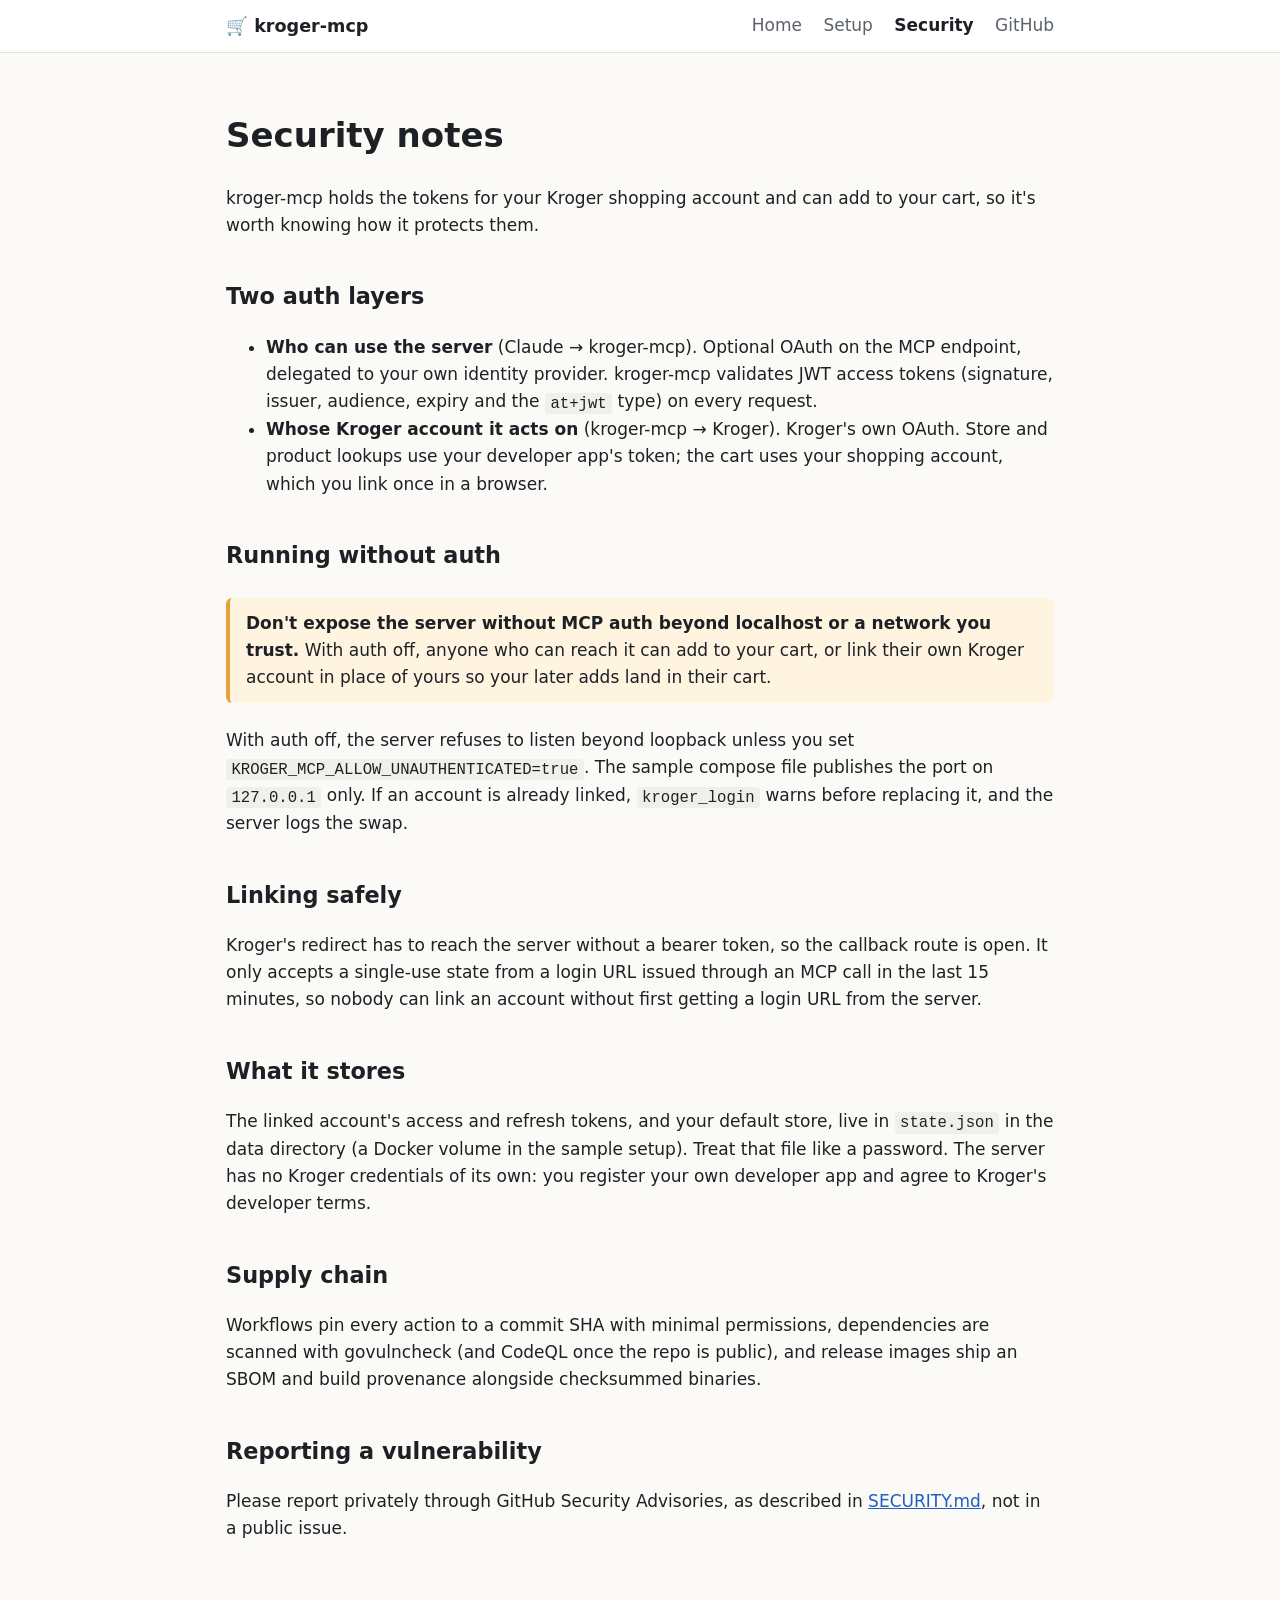
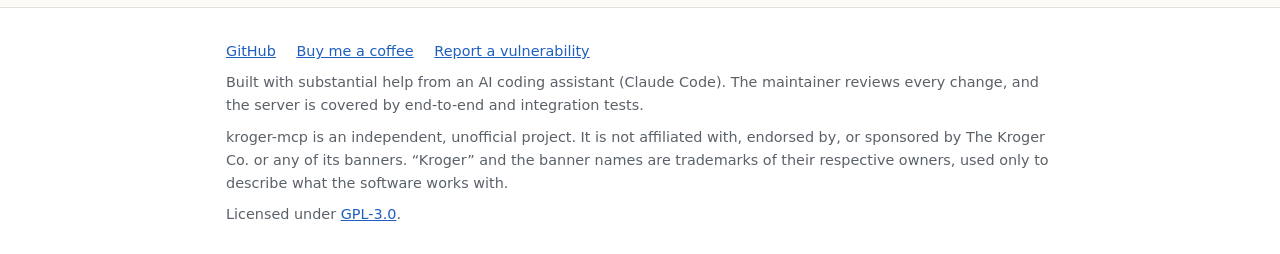
==== site/security.html @ 5355c3a4 "feat: add GitHub Pages landing site for #22 Co-Authored-By: Claude Opus 5.5 <noreply@anthropic.com>" ====
<!doctype html>
<html lang="en">
<head>
  <meta charset="utf-8">
  <meta name="viewport" content="width=device-width, initial-scale=1">
  <title>kroger-mcp security notes</title>
  <meta name="description" content="How kroger-mcp keeps your Kroger account safe: its two auth layers, running without auth, what it stores and how to report a vulnerability.">
  <meta name="color-scheme" content="light dark">
  <link rel="stylesheet" href="style.css">
  <link rel="icon" href="favicon.svg" type="image/svg+xml">
  <meta property="og:type" content="website">
  <meta property="og:site_name" content="kroger-mcp">
  <meta property="og:title" content="kroger-mcp security notes">
  <meta property="og:description" content="How kroger-mcp keeps your Kroger account safe: its two auth layers, running without auth, what it stores and how to report a vulnerability.">
  <meta property="og:url" content="https://philosowaffle.github.io/kroger-mcp/security.html">
  <meta property="og:image" content="https://philosowaffle.github.io/kroger-mcp/og.png">
  <meta property="og:image:width" content="1200">
  <meta property="og:image:height" content="630">
  <meta name="twitter:card" content="summary_large_image">
</head>
<body>
  <header class="site">
    <div class="wrap">
      <a class="brand" href="./">🛒 kroger-mcp</a>
      <nav>
        <a href="./">Home</a>
        <a href="setup.html">Setup</a>
        <a href="security.html" aria-current="page">Security</a>
        <a href="https://github.com/philosowaffle/kroger-mcp">GitHub</a>
      </nav>
    </div>
  </header>
  <main>
    <div class="wrap">
      <h1>Security notes</h1>
      <p>kroger-mcp holds the tokens for your Kroger shopping account and can add to your cart, so it's worth knowing how it protects them.</p>

      <h2>Two auth layers</h2>
      <ul>
        <li><strong>Who can use the server</strong> (Claude → kroger-mcp). Optional OAuth on the MCP endpoint, delegated to your own identity provider. kroger-mcp validates JWT access tokens (signature, issuer, audience, expiry and the <code>at+jwt</code> type) on every request.</li>
        <li><strong>Whose Kroger account it acts on</strong> (kroger-mcp → Kroger). Kroger's own OAuth. Store and product lookups use your developer app's token; the cart uses your shopping account, which you link once in a browser.</li>
      </ul>

      <h2>Running without auth</h2>
      <div class="callout">
        <strong>Don't expose the server without MCP auth beyond localhost or a network you trust.</strong> With auth off, anyone who can reach it can add to your cart, or link their own Kroger account in place of yours so your later adds land in their cart.
      </div>
      <p>With auth off, the server refuses to listen beyond loopback unless you set <code>KROGER_MCP_ALLOW_UNAUTHENTICATED=true</code>. The sample compose file publishes the port on <code>127.0.0.1</code> only. If an account is already linked, <code>kroger_login</code> warns before replacing it, and the server logs the swap.</p>

      <h2>Linking safely</h2>
      <p>Kroger's redirect has to reach the server without a bearer token, so the callback route is open. It only accepts a single-use state from a login URL issued through an MCP call in the last 15 minutes, so nobody can link an account without first getting a login URL from the server.</p>

      <h2>What it stores</h2>
      <p>The linked account's access and refresh tokens, and your default store, live in <code>state.json</code> in the data directory (a Docker volume in the sample setup). Treat that file like a password. The server has no Kroger credentials of its own: you register your own developer app and agree to Kroger's developer terms.</p>

      <h2>Supply chain</h2>
      <p>Workflows pin every action to a commit SHA with minimal permissions, dependencies are scanned with govulncheck (and CodeQL once the repo is public), and release images ship an SBOM and build provenance alongside checksummed binaries.</p>

      <h2>Reporting a vulnerability</h2>
      <p>Please report privately through GitHub Security Advisories, as described in <a href="https://github.com/philosowaffle/kroger-mcp/blob/main/SECURITY.md">SECURITY.md</a>, not in a public issue.</p>
    </div>
  </main>
  <footer class="site">
    <div class="wrap">
      <p class="links">
        <a href="https://github.com/philosowaffle/kroger-mcp">GitHub</a>
        <a href="https://buymeacoffee.com/philosowaffle">Buy me a coffee</a>
        <a href="https://github.com/philosowaffle/kroger-mcp/blob/main/SECURITY.md">Report a vulnerability</a>
      </p>
      <p>Built with substantial help from an AI coding assistant (Claude Code). The maintainer reviews every change, and the server is covered by end-to-end and integration tests.</p>
      <p>kroger-mcp is an independent, unofficial project. It is not affiliated with, endorsed by, or sponsored by The Kroger Co. or any of its banners. &ldquo;Kroger&rdquo; and the banner names are trademarks of their respective owners, used only to describe what the software works with.</p>
      <p>Licensed under <a href="https://github.com/philosowaffle/kroger-mcp/blob/main/LICENSE">GPL-3.0</a>.</p>
    </div>
  </footer>
</body>
</html>
---- site/style.css ----
:root {
  --bg: #fbfaf7;
  --surface: #ffffff;
  --text: #1d2125;
  --muted: #5a6168;
  --border: #e3e1db;
  --accent: #1f5fbf;
  --accent-text: #ffffff;
  --code-bg: #f1efe9;
  --warn-bg: #fff4e0;
  --warn-border: #e6a23c;
  color-scheme: light dark;
}
@media (prefers-color-scheme: dark) {
  :root {
    --bg: #15181b;
    --surface: #1d2125;
    --text: #e8e6e1;
    --muted: #a3a9af;
    --border: #2e3338;
    --accent: #7fb0ff;
    --accent-text: #0d1117;
    --code-bg: #22272c;
    --warn-bg: #2b2416;
    --warn-border: #b98128;
  }
}
* { box-sizing: border-box; }
html { -webkit-text-size-adjust: 100%; }
body {
  margin: 0;
  background: var(--bg);
  color: var(--text);
  font: 17px/1.6 system-ui, -apple-system, "Segoe UI", Roboto, sans-serif;
}
a { color: var(--accent); }
.wrap { max-width: 860px; margin: 0 auto; padding: 0 16px; }
header.site {
  border-bottom: 1px solid var(--border);
  background: var(--surface);
}
header.site .wrap {
  display: flex; flex-wrap: wrap; align-items: center; justify-content: space-between;
  gap: 8px 16px; padding-top: 12px; padding-bottom: 12px;
}
.brand { font-weight: 700; text-decoration: none; color: var(--text); font-size: 1.1rem; }
nav a { margin-left: 16px; text-decoration: none; color: var(--muted); }
nav a:first-child { margin-left: 0; }
nav a[aria-current="page"] { color: var(--text); font-weight: 600; }
main { padding: 32px 0 48px; }
.hero h1 { font-size: clamp(1.8rem, 5vw, 2.6rem); line-height: 1.15; margin: 0 0 12px; }
.hero p.lede { font-size: 1.15rem; color: var(--muted); margin: 0 0 24px; }
.buttons { display: flex; flex-wrap: wrap; gap: 12px; }
.button {
  display: inline-block; padding: 10px 18px; border-radius: 8px; text-decoration: none;
  font-weight: 600; border: 1px solid var(--accent);
}
.button.primary { background: var(--accent); color: var(--accent-text); }
.button.secondary { color: var(--accent); }
h2 { margin-top: 40px; font-size: 1.4rem; }
.grid { display: grid; grid-template-columns: repeat(auto-fit, minmax(220px, 1fr)); gap: 16px; }
.card {
  background: var(--surface); border: 1px solid var(--border); border-radius: 10px;
  padding: 16px;
}
.card h3 { margin: 0 0 6px; font-size: 1.05rem; }
.card p { margin: 0; color: var(--muted); }
.chat { background: var(--surface); border: 1px solid var(--border); border-radius: 10px; padding: 8px 16px; }
.chat p { margin: 12px 0; }
.chat .who { font-weight: 700; }
.chat .tool { color: var(--muted); font-style: italic; }
.note { color: var(--muted); font-size: 0.95rem; }
.callout {
  background: var(--warn-bg); border-left: 4px solid var(--warn-border);
  border-radius: 6px; padding: 12px 16px; margin: 24px 0;
}
code { background: var(--code-bg); padding: 0.1em 0.35em; border-radius: 4px; font-size: 0.92em; }
pre {
  background: var(--code-bg); padding: 12px 16px; border-radius: 8px; overflow-x: auto;
  font-size: 0.9rem; line-height: 1.5;
}
pre code { background: none; padding: 0; }
table { width: 100%; border-collapse: collapse; font-size: 0.95rem; }
.table-scroll { overflow-x: auto; }
th, td { text-align: left; padding: 8px 10px; border-bottom: 1px solid var(--border); vertical-align: top; }
ol.steps > li { margin-bottom: 20px; }
footer.site {
  border-top: 1px solid var(--border); background: var(--surface);
  padding: 24px 0; font-size: 0.9rem; color: var(--muted);
}
footer.site p { margin: 8px 0; }
footer.site .links a { margin-right: 16px; }
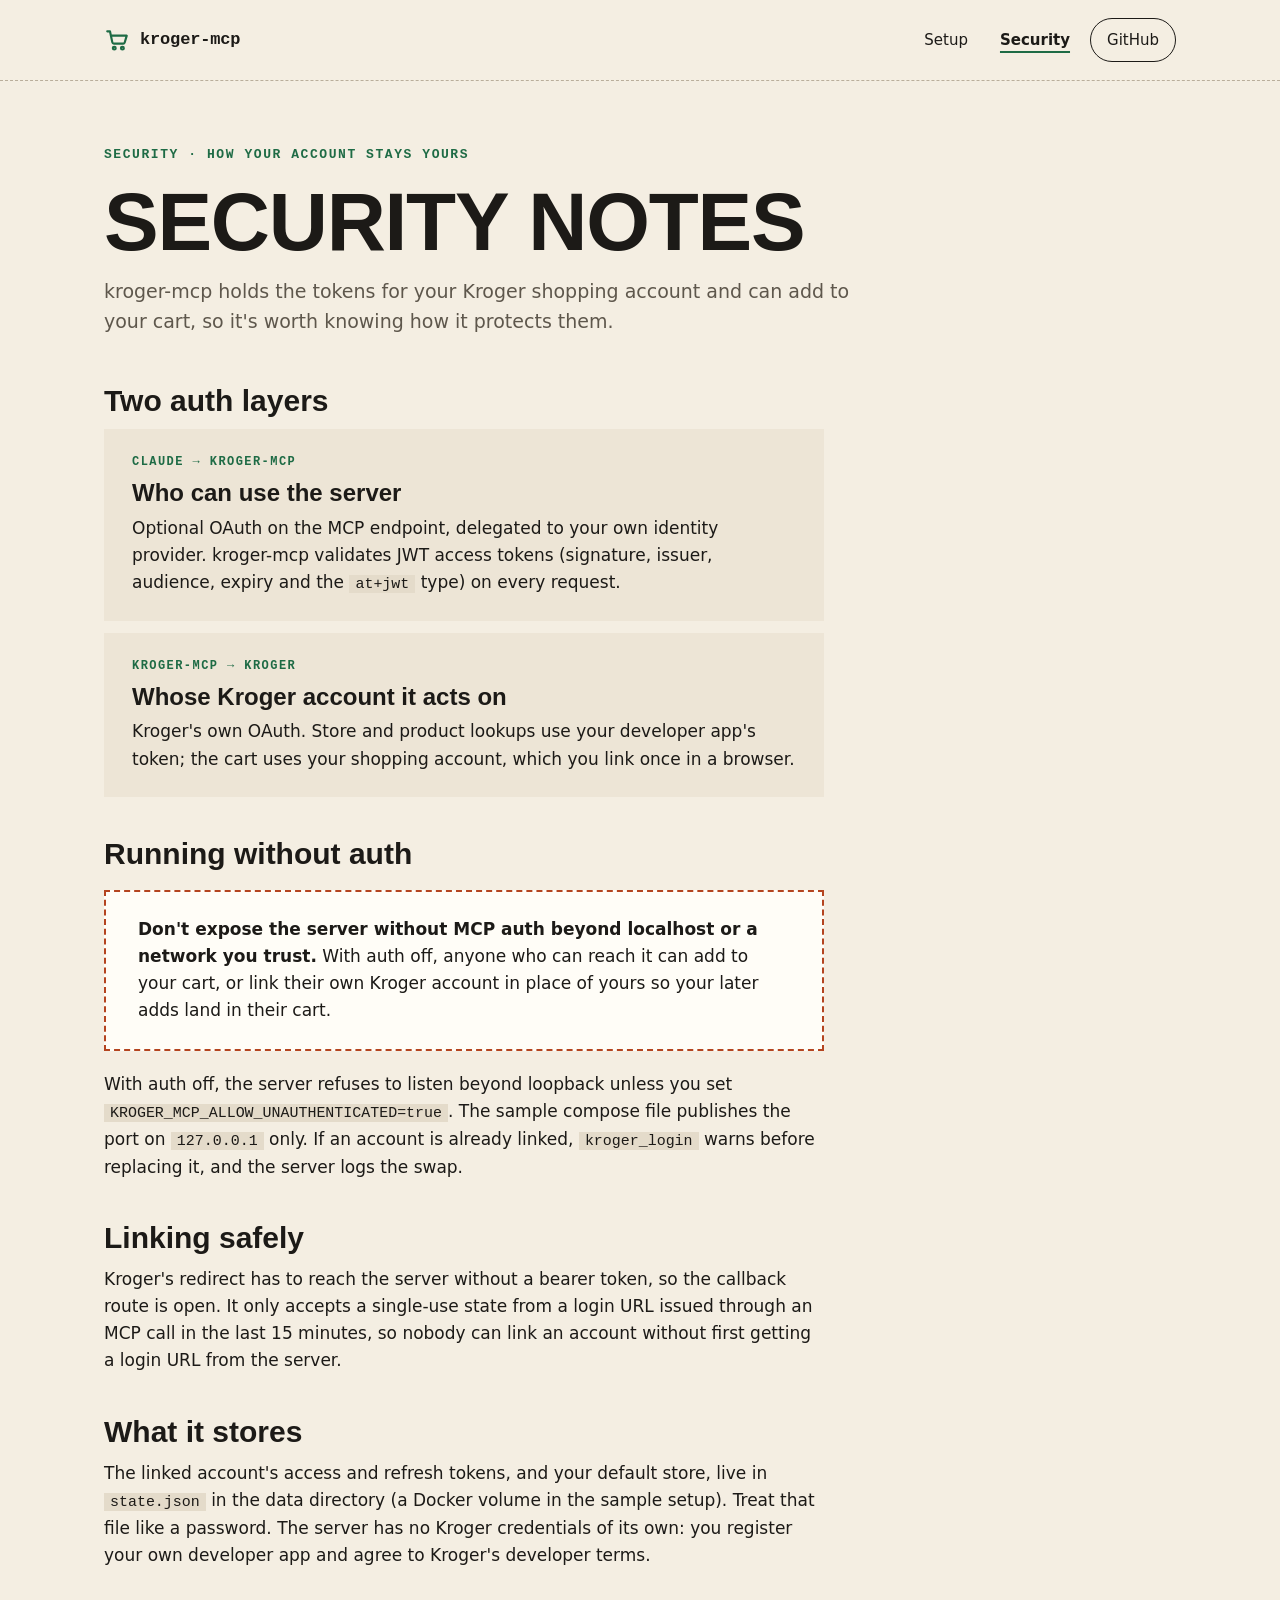
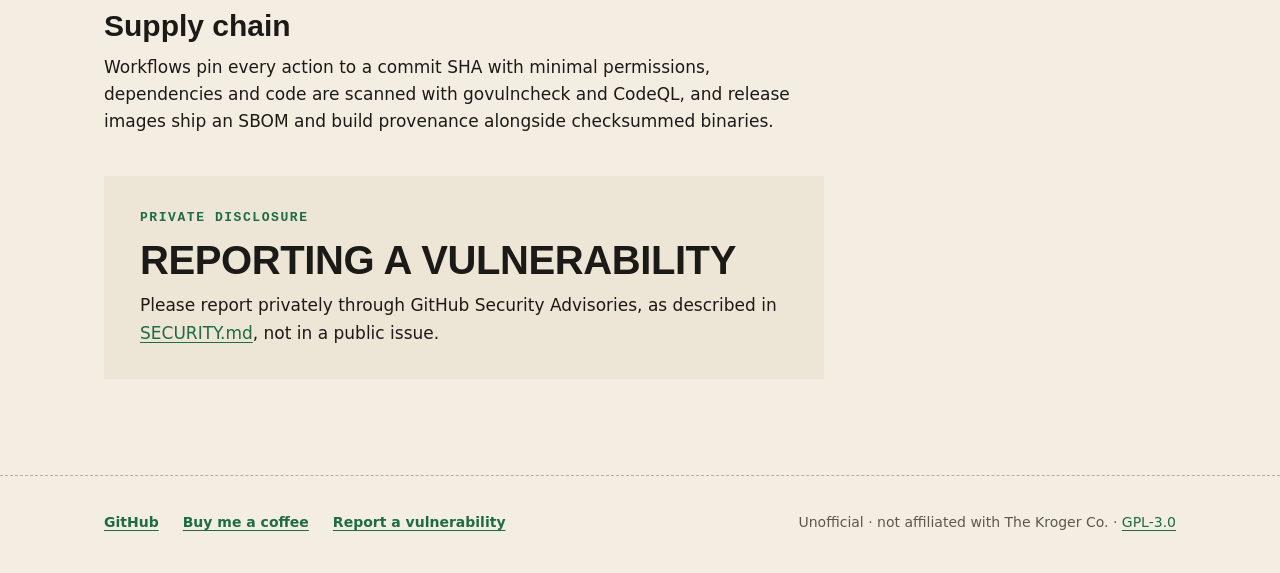
==== commit 99b41a28: "feat: rebuild Home, Setup and Security with the receipt look for #60 Co-Authored-By: Claude Opus 5.5" ====
--- a/site/security.html
+++ b/site/security.html
@@ -6,6 +6,7 @@
   <title>kroger-mcp security notes</title>
   <meta name="description" content="How kroger-mcp keeps your Kroger account safe: its two auth layers, running without auth, what it stores and how to report a vulnerability.">
   <meta name="color-scheme" content="light dark">
+  <link rel="preload" href="fonts/archivo-latin-wdth-wght.woff2" as="font" type="font/woff2" crossorigin>
   <link rel="stylesheet" href="style.css">
   <link rel="icon" href="favicon.svg" type="image/svg+xml">
   <meta property="og:type" content="website">
@@ -21,55 +22,83 @@
 <body>
   <header class="site">
     <div class="wrap">
-      <a class="brand" href="./">🛒 kroger-mcp</a>
-      <nav>
-        <a href="./">Home</a>
+      <a class="brand" href="./">
+        <svg width="26" height="26" viewBox="0 0 24 24" fill="none" stroke-width="2" stroke-linecap="round" stroke-linejoin="round" aria-hidden="true"><path d="M3 4h2.5l2.2 10.2a1.5 1.5 0 0 0 1.5 1.2h8.4a1.5 1.5 0 0 0 1.5-1.1L21 8H6.3"/><circle cx="9.5" cy="19.5" r="1.3"/><circle cx="17" cy="19.5" r="1.3"/></svg>
+        kroger-mcp
+      </a>
+      <nav class="main" aria-label="Main">
         <a href="setup.html">Setup</a>
         <a href="security.html" aria-current="page">Security</a>
-        <a href="https://github.com/philosowaffle/kroger-mcp">GitHub</a>
+        <a class="pill" href="https://github.com/philosowaffle/kroger-mcp">GitHub</a>
       </nav>
     </div>
   </header>
+
   <main>
+    <div class="wrap page-head">
+      <p class="eyebrow">Security · how your account stays yours</p>
+      <h1 class="display page-title">Security notes</h1>
+      <p class="lede">kroger-mcp holds the tokens for your Kroger shopping account and can add to your cart, so it's worth knowing how it protects them.</p>
+    </div>
+
     <div class="wrap">
-      <h1>Security notes</h1>
-      <p>kroger-mcp holds the tokens for your Kroger shopping account and can add to your cart, so it's worth knowing how it protects them.</p>
+      <div class="doc">
+        <section aria-labelledby="layers">
+          <h2 class="small" id="layers">Two auth layers</h2>
+          <div class="layer">
+            <p class="eyebrow">Claude → kroger-mcp</p>
+            <h3>Who can use the server</h3>
+            <p>Optional OAuth on the MCP endpoint, delegated to your own identity provider. kroger-mcp validates JWT access tokens (signature, issuer, audience, expiry and the <code>at+jwt</code> type) on every request.</p>
+          </div>
+          <div class="layer">
+            <p class="eyebrow">kroger-mcp → Kroger</p>
+            <h3>Whose Kroger account it acts on</h3>
+            <p>Kroger's own OAuth. Store and product lookups use your developer app's token; the cart uses your shopping account, which you link once in a browser.</p>
+          </div>
+        </section>
 
-      <h2>Two auth layers</h2>
-      <ul>
-        <li><strong>Who can use the server</strong> (Claude → kroger-mcp). Optional OAuth on the MCP endpoint, delegated to your own identity provider. kroger-mcp validates JWT access tokens (signature, issuer, audience, expiry and the <code>at+jwt</code> type) on every request.</li>
-        <li><strong>Whose Kroger account it acts on</strong> (kroger-mcp → Kroger). Kroger's own OAuth. Store and product lookups use your developer app's token; the cart uses your shopping account, which you link once in a browser.</li>
-      </ul>
+        <section aria-labelledby="noauth">
+          <h2 class="small" id="noauth">Running without auth</h2>
+          <div class="stamp-notice compact">
+            <div class="copy">
+              <p><strong>Don't expose the server without MCP auth beyond localhost or a network you trust.</strong> With auth off, anyone who can reach it can add to your cart, or link their own Kroger account in place of yours so your later adds land in their cart.</p>
+            </div>
+          </div>
+          <p>With auth off, the server refuses to listen beyond loopback unless you set <code>KROGER_MCP_ALLOW_UNAUTHENTICATED=true</code>. The sample compose file publishes the port on <code>127.0.0.1</code> only. If an account is already linked, <code>kroger_login</code> warns before replacing it, and the server logs the swap.</p>
+        </section>
 
-      <h2>Running without auth</h2>
-      <div class="callout">
-        <strong>Don't expose the server without MCP auth beyond localhost or a network you trust.</strong> With auth off, anyone who can reach it can add to your cart, or link their own Kroger account in place of yours so your later adds land in their cart.
+        <section aria-labelledby="linking">
+          <h2 class="small" id="linking">Linking safely</h2>
+          <p>Kroger's redirect has to reach the server without a bearer token, so the callback route is open. It only accepts a single-use state from a login URL issued through an MCP call in the last 15 minutes, so nobody can link an account without first getting a login URL from the server.</p>
+        </section>
+
+        <section aria-labelledby="stores">
+          <h2 class="small" id="stores">What it stores</h2>
+          <p>The linked account's access and refresh tokens, and your default store, live in <code>state.json</code> in the data directory (a Docker volume in the sample setup). Treat that file like a password. The server has no Kroger credentials of its own: you register your own developer app and agree to Kroger's developer terms.</p>
+        </section>
+
+        <section aria-labelledby="supply">
+          <h2 class="small" id="supply">Supply chain</h2>
+          <p>Workflows pin every action to a commit SHA with minimal permissions, dependencies and code are scanned with govulncheck and CodeQL, and release images ship an SBOM and build provenance alongside checksummed binaries.</p>
+        </section>
+
+        <section class="panel" aria-labelledby="report">
+          <p class="eyebrow">Private disclosure</p>
+          <h2 class="display" id="report">Reporting a vulnerability</h2>
+          <p>Please report privately through GitHub Security Advisories, as described in <a href="https://github.com/philosowaffle/kroger-mcp/blob/main/SECURITY.md">SECURITY.md</a>, not in a public issue.</p>
+        </section>
       </div>
-      <p>With auth off, the server refuses to listen beyond loopback unless you set <code>KROGER_MCP_ALLOW_UNAUTHENTICATED=true</code>. The sample compose file publishes the port on <code>127.0.0.1</code> only. If an account is already linked, <code>kroger_login</code> warns before replacing it, and the server logs the swap.</p>
-
-      <h2>Linking safely</h2>
-      <p>Kroger's redirect has to reach the server without a bearer token, so the callback route is open. It only accepts a single-use state from a login URL issued through an MCP call in the last 15 minutes, so nobody can link an account without first getting a login URL from the server.</p>
-
-      <h2>What it stores</h2>
-      <p>The linked account's access and refresh tokens, and your default store, live in <code>state.json</code> in the data directory (a Docker volume in the sample setup). Treat that file like a password. The server has no Kroger credentials of its own: you register your own developer app and agree to Kroger's developer terms.</p>
-
-      <h2>Supply chain</h2>
-      <p>Workflows pin every action to a commit SHA with minimal permissions, dependencies are scanned with govulncheck (and CodeQL once the repo is public), and release images ship an SBOM and build provenance alongside checksummed binaries.</p>
-
-      <h2>Reporting a vulnerability</h2>
-      <p>Please report privately through GitHub Security Advisories, as described in <a href="https://github.com/philosowaffle/kroger-mcp/blob/main/SECURITY.md">SECURITY.md</a>, not in a public issue.</p>
     </div>
   </main>
-  <footer class="site">
+
+  <footer class="site short">
     <div class="wrap">
-      <p class="links">
+      <nav aria-label="Footer">
         <a href="https://github.com/philosowaffle/kroger-mcp">GitHub</a>
         <a href="https://buymeacoffee.com/philosowaffle">Buy me a coffee</a>
         <a href="https://github.com/philosowaffle/kroger-mcp/blob/main/SECURITY.md">Report a vulnerability</a>
-      </p>
-      <p>Built with substantial help from an AI coding assistant (Claude Code). The maintainer reviews every change, and the server is covered by end-to-end and integration tests.</p>
-      <p>kroger-mcp is an independent, unofficial project. It is not affiliated with, endorsed by, or sponsored by The Kroger Co. or any of its banners. &ldquo;Kroger&rdquo; and the banner names are trademarks of their respective owners, used only to describe what the software works with.</p>
-      <p>Licensed under <a href="https://github.com/philosowaffle/kroger-mcp/blob/main/LICENSE">GPL-3.0</a>.</p>
+      </nav>
+      <p>Unofficial · not affiliated with The Kroger Co. ·&nbsp;<a href="https://github.com/philosowaffle/kroger-mcp/blob/main/LICENSE">GPL-3.0</a></p>
     </div>
   </footer>
 </body>
--- a/site/style.css
+++ b/site/style.css
@@ -1,92 +1,471 @@
+/* kroger-mcp site: grocery receipt look (#60). Plain CSS, no build step. */
+
+@font-face {
+  font-family: "Archivo";
+  font-style: normal;
+  font-display: swap;
+  font-weight: 100 900;
+  font-stretch: 62% 125%;
+  src: url(fonts/archivo-latin-wdth-wght.woff2) format("woff2-variations"),
+       url(fonts/archivo-latin-wdth-wght.woff2) format("woff2");
+}
+@font-face {
+  font-family: "Inter";
+  font-style: normal;
+  font-display: swap;
+  font-weight: 100 900;
+  src: url(fonts/inter-latin-wght.woff2) format("woff2-variations"),
+       url(fonts/inter-latin-wght.woff2) format("woff2");
+}
+@font-face {
+  font-family: "JetBrains Mono";
+  font-style: normal;
+  font-display: swap;
+  font-weight: 100 800;
+  src: url(fonts/jetbrains-mono-latin-wght.woff2) format("woff2-variations"),
+       url(fonts/jetbrains-mono-latin-wght.woff2) format("woff2");
+}
+
 :root {
-  --bg: #fbfaf7;
-  --surface: #ffffff;
-  --text: #1d2125;
-  --muted: #5a6168;
-  --border: #e3e1db;
-  --accent: #1f5fbf;
-  --accent-text: #ffffff;
-  --code-bg: #f1efe9;
-  --warn-bg: #fff4e0;
-  --warn-border: #e6a23c;
+  --bg: #F4EEE2;
+  --paper: #FFFDF7;
+  --band: #EDE5D6;
+  --rule: #B9AE9B;
+  --ink: #1C1A17;
+  --muted: #5E574C;
+  --accent: #1E6B45;
+  --accent-hover: #14492F;
+  --sale: #B4441F;
+  --block: #1C1A17;
+  --block-text: #F4EEE2;
+  --block-soft: #C9BFAE;
+  --block-muted: #A79F91;
+  --block-key: #7FD1A2;
+  --block-rule: #3A352E;
+  --block-edge: #5E574C;
+  --inline-code: #E4DBCA;
+  --shadow: rgba(60, 45, 20, 0.18);
+
+  --display: "Archivo", "Arial Narrow", sans-serif;
+  --body: "Inter", system-ui, -apple-system, "Segoe UI", Roboto, sans-serif;
+  --mono: "JetBrains Mono", ui-monospace, SFMono-Regular, Menlo, Consolas, monospace;
   color-scheme: light dark;
 }
 @media (prefers-color-scheme: dark) {
   :root {
-    --bg: #15181b;
-    --surface: #1d2125;
-    --text: #e8e6e1;
-    --muted: #a3a9af;
-    --border: #2e3338;
-    --accent: #7fb0ff;
-    --accent-text: #0d1117;
-    --code-bg: #22272c;
-    --warn-bg: #2b2416;
-    --warn-border: #b98128;
+    --bg: #171512;
+    --paper: #201D19;
+    --band: #1C1A16;
+    --rule: #4A443B;
+    --ink: #EDE5D6;
+    --muted: #A79F91;
+    --accent: #7FD1A2;
+    --accent-hover: #A8E3C1;
+    --sale: #F28C61;
+    --block: #0E0D0B;
+    --block-text: #EDE5D6;
+    --block-soft: #C9BFAE;
+    --block-muted: #A79F91;
+    --block-key: #7FD1A2;
+    --block-rule: #2E2A24;
+    --block-edge: #4A443B;
+    --inline-code: #2A2621;
+    --shadow: rgba(0, 0, 0, 0.45);
   }
 }
+
+/* Base */
 * { box-sizing: border-box; }
 html { -webkit-text-size-adjust: 100%; }
 body {
   margin: 0;
   background: var(--bg);
-  color: var(--text);
-  font: 17px/1.6 system-ui, -apple-system, "Segoe UI", Roboto, sans-serif;
-}
-a { color: var(--accent); }
-.wrap { max-width: 860px; margin: 0 auto; padding: 0 16px; }
-header.site {
-  border-bottom: 1px solid var(--border);
-  background: var(--surface);
-}
+  color: var(--ink);
+  font: 17px/1.6 var(--body);
+}
+main { overflow-x: clip; }
+a { color: var(--accent); text-underline-offset: 3px; }
+a:hover { color: var(--accent-hover); }
+a:focus-visible, button:focus-visible, summary:focus-visible {
+  outline: 2px solid var(--accent);
+  outline-offset: 3px;
+}
+strong { font-weight: 600; }
+p { margin: 0; }
+code {
+  font-family: var(--mono);
+  font-size: 0.88em;
+  background: var(--inline-code);
+  padding: 1px 6px;
+  overflow-wrap: anywhere;
+}
+.visually-hidden {
+  position: absolute; width: 1px; height: 1px; margin: -1px; padding: 0;
+  overflow: hidden; clip: rect(0 0 0 0); white-space: nowrap; border: 0;
+}
+.wrap { max-width: 1120px; margin: 0 auto; padding-left: 24px; padding-right: 24px; }
+@media (max-width: 480px) {
+  .wrap { padding-left: 16px; padding-right: 16px; }
+}
+
+/* Type */
+h1, h2, h3 { margin: 0; overflow-wrap: normal; hyphens: manual; }
+.display {
+  font-family: var(--display);
+  font-stretch: 72%;
+  font-weight: 800;
+  text-transform: uppercase;
+  line-height: 1;
+  letter-spacing: -0.01em;
+  text-wrap: balance;
+}
+h1.display {
+  font-weight: 850;
+  font-size: clamp(52px, 7.4vw, 96px);
+  line-height: 0.92;
+  letter-spacing: -0.015em;
+}
+h1.display.page-title { font-size: clamp(48px, 6.4vw, 84px); }
+h2.display { font-size: clamp(36px, 4.6vw, 56px); }
+h3 {
+  font-family: var(--display);
+  font-stretch: 85%;
+  font-weight: 800;
+  font-size: 24px;
+  line-height: 1.1;
+}
+.eyebrow {
+  font-family: var(--mono);
+  font-size: 13px;
+  font-weight: 600;
+  letter-spacing: 0.12em;
+  text-transform: uppercase;
+  color: var(--accent);
+}
+.lede {
+  font-size: 20px;
+  line-height: 1.55;
+  color: var(--muted);
+  max-width: 34em;
+  text-wrap: pretty;
+}
+.muted { color: var(--muted); }
+.mono { font-family: var(--mono); }
+.stack { display: flex; flex-direction: column; gap: 12px; }
+.heading { display: flex; flex-direction: column; gap: 10px; max-width: 640px; }
+
+/* Header */
+header.site { border-bottom: 1px dashed var(--rule); }
 header.site .wrap {
   display: flex; flex-wrap: wrap; align-items: center; justify-content: space-between;
-  gap: 8px 16px; padding-top: 12px; padding-bottom: 12px;
-}
-.brand { font-weight: 700; text-decoration: none; color: var(--text); font-size: 1.1rem; }
-nav a { margin-left: 16px; text-decoration: none; color: var(--muted); }
-nav a:first-child { margin-left: 0; }
-nav a[aria-current="page"] { color: var(--text); font-weight: 600; }
-main { padding: 32px 0 48px; }
-.hero h1 { font-size: clamp(1.8rem, 5vw, 2.6rem); line-height: 1.15; margin: 0 0 12px; }
-.hero p.lede { font-size: 1.15rem; color: var(--muted); margin: 0 0 24px; }
+  gap: 12px 24px; padding-top: 18px; padding-bottom: 18px;
+}
+.brand {
+  display: inline-flex; align-items: center; gap: 10px; min-height: 44px;
+  text-decoration: none; color: var(--ink);
+  font-family: var(--mono); font-weight: 700; font-size: 17px; letter-spacing: -0.01em;
+}
+.brand:hover { color: var(--ink); }
+.brand svg { stroke: var(--accent); flex: none; }
+nav.main { display: flex; flex-wrap: wrap; align-items: center; gap: 4px 8px; font-size: 15px; font-weight: 500; }
+nav.main a {
+  display: inline-flex; align-items: center; min-height: 44px; padding: 0 12px;
+  color: var(--ink); text-decoration: none;
+}
+nav.main a[aria-current="page"] {
+  font-weight: 700;
+  text-decoration: underline;
+  text-decoration-thickness: 2px;
+  text-underline-offset: 6px;
+  text-decoration-color: var(--accent);
+}
+nav.main a.pill {
+  min-height: 44px; padding: 0 16px;
+  border: 1.5px solid var(--ink); border-radius: 999px;
+}
+
+/* Buttons */
 .buttons { display: flex; flex-wrap: wrap; gap: 12px; }
 .button {
-  display: inline-block; padding: 10px 18px; border-radius: 8px; text-decoration: none;
-  font-weight: 600; border: 1px solid var(--accent);
-}
-.button.primary { background: var(--accent); color: var(--accent-text); }
-.button.secondary { color: var(--accent); }
-h2 { margin-top: 40px; font-size: 1.4rem; }
-.grid { display: grid; grid-template-columns: repeat(auto-fit, minmax(220px, 1fr)); gap: 16px; }
-.card {
-  background: var(--surface); border: 1px solid var(--border); border-radius: 10px;
-  padding: 16px;
-}
-.card h3 { margin: 0 0 6px; font-size: 1.05rem; }
-.card p { margin: 0; color: var(--muted); }
-.chat { background: var(--surface); border: 1px solid var(--border); border-radius: 10px; padding: 8px 16px; }
-.chat p { margin: 12px 0; }
-.chat .who { font-weight: 700; }
-.chat .tool { color: var(--muted); font-style: italic; }
-.note { color: var(--muted); font-size: 0.95rem; }
-.callout {
-  background: var(--warn-bg); border-left: 4px solid var(--warn-border);
-  border-radius: 6px; padding: 12px 16px; margin: 24px 0;
-}
-code { background: var(--code-bg); padding: 0.1em 0.35em; border-radius: 4px; font-size: 0.92em; }
-pre {
-  background: var(--code-bg); padding: 12px 16px; border-radius: 8px; overflow-x: auto;
-  font-size: 0.9rem; line-height: 1.5;
-}
-pre code { background: none; padding: 0; }
-table { width: 100%; border-collapse: collapse; font-size: 0.95rem; }
-.table-scroll { overflow-x: auto; }
-th, td { text-align: left; padding: 8px 10px; border-bottom: 1px solid var(--border); vertical-align: top; }
-ol.steps > li { margin-bottom: 20px; }
-footer.site {
-  border-top: 1px solid var(--border); background: var(--surface);
-  padding: 24px 0; font-size: 0.9rem; color: var(--muted);
-}
-footer.site p { margin: 8px 0; }
-footer.site .links a { margin-right: 16px; }
+  display: inline-flex; align-items: center; gap: 10px;
+  min-height: 52px; padding: 0 26px;
+  border-radius: 999px; text-decoration: none;
+  font-weight: 600; font-size: 17px;
+}
+.button svg { flex: none; }
+.button.primary { background: var(--ink); color: var(--bg); }
+.button.primary:hover { color: var(--bg); background: var(--muted); }
+.button.secondary { border: 1.5px solid var(--ink); color: var(--ink); padding: 0 24px; }
+.button.secondary:hover { color: var(--ink); background: var(--band); }
+.button.light { background: var(--block-text); color: var(--block); padding: 0 28px; }
+.button.light:hover { color: var(--block); background: var(--block-soft); }
+
+/* Sections */
+.section { padding-top: 96px; padding-bottom: 96px; }
+.band {
+  background: var(--band);
+  border-top: 1px dashed var(--rule);
+  border-bottom: 1px dashed var(--rule);
+}
+.aisles-section { padding-top: 24px; }
+.aisles-section .stack { gap: 40px; }
+.rule { border: 0; border-top: 1.5px dashed var(--rule); margin: 0; }
+
+/* Hero */
+.hero {
+  display: flex; flex-wrap: wrap; align-items: center; gap: 56px;
+  padding-top: 72px; padding-bottom: 88px;
+}
+.hero-copy { flex: 1 1 480px; min-width: 0; display: flex; flex-direction: column; gap: 24px; }
+.banners { font-family: var(--mono); font-size: 13px; color: var(--muted); letter-spacing: 0.02em; }
+.hero-receipt {
+  flex: 1 1 300px; min-width: 0; max-width: 430px; margin: 0 auto;
+  transform: rotate(1.5deg);
+  filter: drop-shadow(0 18px 28px var(--shadow));
+}
+@media (max-width: 600px) {
+  .section { padding-top: 64px; padding-bottom: 64px; }
+  .ledger-row { padding-top: 64px; padding-bottom: 64px; }
+  .cta .wrap { padding-top: 64px; padding-bottom: 64px; }
+  .setup-body, .doc { padding-bottom: 64px; }
+  .page-head { padding-top: 48px; padding-bottom: 36px; }
+}
+@media (max-width: 480px) {
+  .hero { gap: 48px; padding-top: 48px; padding-bottom: 64px; }
+  .hero-receipt { transform: rotate(1deg); }
+}
+
+/* Receipt */
+.receipt {
+  background: var(--paper);
+  padding: 28px 26px 18px;
+  font-family: var(--mono);
+  font-size: 13.5px;
+  line-height: 1.55;
+  display: flex; flex-direction: column; gap: 14px;
+}
+.receipt .head { text-align: center; display: flex; flex-direction: column; gap: 2px; }
+.receipt .head .title { font-weight: 700; font-size: 15px; letter-spacing: 0.08em; }
+.receipt .call { color: var(--accent); font-weight: 600; display: flex; flex-direction: column; }
+.receipt .items { display: flex; flex-direction: column; gap: 10px; }
+.receipt .total { display: flex; justify-content: space-between; gap: 12px; font-weight: 700; }
+.receipt .footnote { text-align: center; color: var(--muted); font-size: 11.5px; }
+.receipt-edge {
+  height: 14px;
+  background:
+    linear-gradient(135deg, var(--paper) 50%, transparent 50%) 0 0 / 14px 14px repeat-x,
+    linear-gradient(225deg, var(--paper) 50%, transparent 50%) 0 0 / 14px 14px repeat-x;
+}
+.price { display: flex; flex-direction: column; }
+.line { display: flex; align-items: baseline; gap: 6px; }
+.leader {
+  flex: 1 1 24px; min-width: 16px;
+  border-bottom: 1.5px dotted var(--rule);
+  transform: translateY(-4px);
+}
+.sub { display: flex; gap: 8px; align-items: center; color: var(--muted); font-size: 12px; }
+.sale-tag {
+  background: var(--sale); color: var(--paper);
+  font-family: var(--mono); font-size: 11px; font-weight: 700;
+  padding: 0 6px; letter-spacing: 0.06em;
+}
+
+/* Aisle-sign cards */
+.aisles {
+  display: grid;
+  grid-template-columns: repeat(auto-fit, minmax(min(240px, 100%), 1fr));
+  gap: 20px;
+}
+.aisle { background: var(--paper); border: 1.5px solid var(--ink); display: flex; flex-direction: column; }
+.aisle .sign {
+  background: var(--block); color: var(--block-text);
+  padding: 10px 18px;
+  display: flex; justify-content: space-between; align-items: baseline;
+  font-family: var(--mono); font-weight: 700; font-size: 13px; letter-spacing: 0.1em;
+}
+.aisle .num {
+  font-family: var(--display); font-stretch: 72%; font-size: 30px; line-height: 1; letter-spacing: 0;
+}
+.aisle .body { padding: 18px 18px 22px; display: flex; flex-direction: column; gap: 8px; }
+.aisle .body p { color: var(--muted); font-size: 16px; line-height: 1.55; }
+.aisle .body .tools { margin-top: 6px; font-family: var(--mono); font-size: 12px; font-weight: 600; color: var(--accent); }
+
+/* Tool ledger */
+.ledger-row { display: flex; flex-wrap: wrap; gap: 48px; align-items: flex-start; padding-top: 88px; padding-bottom: 88px; }
+.ledger-intro { flex: 1 1 300px; display: flex; flex-direction: column; gap: 14px; }
+.ledger-intro p { max-width: 26em; }
+.ledger {
+  flex: 2 1 520px; min-width: 0;
+  background: var(--paper);
+  padding: 28px 28px 8px;
+  font-family: var(--mono); font-size: 14px;
+  box-shadow: 0 1px 0 var(--rule);
+}
+.ledger section { display: flex; flex-direction: column; gap: 8px; padding-bottom: 20px; }
+.ledger h3 {
+  font-family: var(--mono); font-stretch: normal; font-weight: 700;
+  font-size: 12px; letter-spacing: 0.12em; line-height: 1.6; color: var(--muted);
+  border-bottom: 1.5px dashed var(--rule); padding-bottom: 6px;
+}
+.ledger ul { list-style: none; margin: 0; padding: 0; display: flex; flex-direction: column; gap: 8px; }
+.ledger li { display: flex; flex-wrap: wrap; align-items: baseline; gap: 2px 10px; }
+.ledger li code { background: none; padding: 0; font-size: inherit; font-weight: 700; color: var(--ink); }
+.ledger li .desc { color: var(--muted); font-family: var(--body); font-size: 15px; }
+@media (max-width: 560px) {
+  .ledger { padding: 22px 18px 4px; }
+  .ledger li { flex-direction: column; gap: 0; }
+  .ledger li .leader { display: none; }
+}
+
+/* Stamp notice */
+.stamp-notice {
+  border: 2px dashed var(--sale);
+  background: var(--paper);
+  padding: 40px clamp(24px, 4vw, 48px);
+  display: flex; flex-wrap: wrap; gap: 28px 48px; align-items: center;
+}
+.stamp {
+  flex: 0 0 auto;
+  transform: rotate(-8deg);
+  border: 3px solid var(--sale); color: var(--sale);
+  padding: 10px 16px;
+  font-family: var(--mono); font-weight: 700; font-size: 18px; line-height: 1.15;
+  letter-spacing: 0.08em; text-align: center;
+}
+.stamp-notice .copy { flex: 1 1 420px; min-width: 0; display: flex; flex-direction: column; gap: 10px; }
+.stamp-notice h2.display { font-size: clamp(32px, 3.8vw, 44px); line-height: 1.02; }
+.stamp-notice p { color: var(--muted); max-width: 40em; }
+.stamp-notice.compact { padding: 24px clamp(20px, 3vw, 32px); gap: 20px 32px; margin: 8px 0; }
+.stamp-notice.compact .stamp { font-size: 14px; padding: 8px 12px; }
+.stamp-notice.compact p { color: var(--ink); }
+
+/* CTA band */
+.cta { background: var(--block); color: var(--block-text); }
+.cta .wrap {
+  display: flex; flex-wrap: wrap; gap: 32px; align-items: center; justify-content: space-between;
+  padding-top: 88px; padding-bottom: 88px;
+}
+.cta .copy { flex: 1 1 460px; min-width: 0; display: flex; flex-direction: column; gap: 12px; }
+.cta h2.display { font-weight: 850; font-size: clamp(40px, 5.4vw, 68px); line-height: 0.95; }
+.cta p { color: var(--block-soft); }
+.cta .act { display: flex; flex-direction: column; gap: 14px; align-items: flex-start; }
+.cta code { background: none; padding: 0; font-size: 14px; color: var(--block-key); }
+
+/* Code blocks */
+.codeblock { background: var(--block); color: var(--block-text); font-family: var(--mono); font-size: 14px; }
+.codeblock .label {
+  display: flex; justify-content: space-between; align-items: center; gap: 12px;
+  min-height: 44px; padding: 2px 4px 2px 16px;
+  border-bottom: 1px solid var(--block-rule);
+  color: var(--block-muted); font-size: 12px; letter-spacing: 0.08em;
+}
+.codeblock button.copy {
+  min-height: 44px; min-width: 64px; padding: 0 14px;
+  background: transparent; color: var(--block-text);
+  border: 1px solid var(--block-edge); border-radius: 6px;
+  font: inherit; letter-spacing: 0.04em; cursor: pointer;
+}
+.codeblock button.copy:hover { border-color: var(--block-muted); }
+.codeblock button.copy:focus-visible { outline-color: var(--block-key); }
+.codeblock pre { margin: 0; padding: 14px 16px; overflow-x: auto; line-height: 1.55; }
+.codeblock pre code { background: none; padding: 0; font-size: inherit; overflow-wrap: normal; }
+.codeblock .prompt { color: var(--block-muted); user-select: none; }
+.codeblock .key { color: var(--block-key); }
+
+/* Page header (Setup, Security) */
+.page-head { display: flex; flex-direction: column; gap: 18px; padding-top: 64px; padding-bottom: 48px; }
+.page-head .lede { font-size: 19px; max-width: 40em; }
+.pills { display: flex; flex-wrap: wrap; gap: 10px; margin: 6px 0 0; padding: 0; list-style: none; }
+.pills li {
+  font-family: var(--mono); font-size: 13px; font-weight: 600;
+  padding: 6px 12px; border: 1.5px solid var(--ink); border-radius: 999px;
+}
+
+/* Setup body */
+.setup-body {
+  display: flex; flex-wrap: wrap; gap: 40px 56px; align-items: flex-start;
+  padding-bottom: 96px;
+}
+.steps-nav {
+  flex: 1 1 220px; max-width: 280px;
+  background: var(--paper);
+  padding: 20px 22px;
+  font-family: var(--mono); font-size: 13.5px;
+  display: flex; flex-direction: column;
+}
+.steps-nav .title {
+  margin-bottom: 6px; padding-bottom: 8px;
+  font-weight: 700; letter-spacing: 0.12em; font-size: 12px; color: var(--muted);
+  border-bottom: 1.5px dashed var(--rule);
+}
+.steps-nav a {
+  display: flex; gap: 10px; align-items: center; min-height: 44px;
+  color: var(--ink); text-decoration: none;
+}
+.steps-nav a:hover { color: var(--accent); }
+.steps-nav a span:first-child { color: var(--accent); font-weight: 700; }
+.steps-nav a.extra { border-top: 1.5px dashed var(--rule); margin-top: 6px; }
+@media (max-width: 600px) {
+  .steps-nav { max-width: none; }
+}
+.setup-content { flex: 999 1 560px; min-width: 0; display: flex; flex-direction: column; gap: 56px; }
+ol.steps { list-style: none; margin: 0; padding: 0; display: flex; flex-direction: column; gap: 48px; }
+ol.steps > li { display: flex; gap: 24px; align-items: flex-start; scroll-margin-top: 24px; }
+.step-num {
+  flex: 0 0 auto; width: 56px; height: 56px;
+  display: flex; align-items: center; justify-content: center;
+  background: var(--block); color: var(--block-text);
+  font-family: var(--display); font-stretch: 72%; font-weight: 850; font-size: 28px;
+}
+.step-num.finish { background: var(--accent); color: var(--paper); }
+.step-body { flex: 1; min-width: 0; display: flex; flex-direction: column; gap: 12px; }
+.step-body h2 {
+  margin-top: 6px;
+  font-family: var(--display); font-stretch: 80%; font-weight: 800;
+  font-size: 30px; line-height: 1.1;
+}
+.finish-note { padding: 14px 18px; background: var(--paper); border: 1.5px dashed var(--accent); font-weight: 500; }
+@media (max-width: 480px) {
+  ol.steps > li { gap: 16px; }
+  .step-num { width: 44px; height: 44px; font-size: 22px; }
+  .step-body h2 { margin-top: 2px; font-size: 26px; }
+}
+
+/* Panels (hosting, security layers) */
+.panel {
+  background: var(--band);
+  padding: 32px clamp(20px, 3vw, 36px);
+  display: flex; flex-direction: column; gap: 14px;
+  scroll-margin-top: 24px;
+}
+.panel h2.display { font-size: 40px; }
+.panel ul { margin: 0; padding-left: 22px; display: flex; flex-direction: column; gap: 8px; }
+
+/* Security */
+.doc { max-width: 720px; display: flex; flex-direction: column; gap: 40px; padding-bottom: 96px; }
+.doc section { display: flex; flex-direction: column; gap: 12px; }
+.doc h2.small { font-family: var(--display); font-stretch: 80%; font-weight: 800; font-size: 30px; line-height: 1.1; }
+.layer {
+  background: var(--band);
+  padding: 24px clamp(20px, 3vw, 28px);
+  display: flex; flex-direction: column; gap: 8px;
+}
+.layer .eyebrow { font-size: 12px; }
+
+/* Footers */
+footer.site { border-top: 1px dashed var(--rule); font-size: 14px; color: var(--muted); }
+footer.site .wrap { padding-top: 48px; padding-bottom: 56px; display: flex; flex-direction: column; gap: 20px; }
+footer.site .thanks {
+  text-align: center; font-family: var(--mono); font-weight: 700; letter-spacing: 0.2em; color: var(--ink);
+}
+footer.site nav { display: flex; flex-wrap: wrap; gap: 0 24px; font-weight: 600; }
+footer.site nav a { display: inline-flex; align-items: center; min-height: 44px; }
+footer.site .fine {
+  display: grid; grid-template-columns: repeat(auto-fit, minmax(min(320px, 100%), 1fr));
+  gap: 16px 40px; line-height: 1.6;
+}
+footer.site.short .wrap {
+  flex-direction: row; flex-wrap: wrap; justify-content: space-between; align-items: center;
+  gap: 4px 24px; padding-top: 24px; padding-bottom: 32px;
+}
+footer.site.short p { display: inline-flex; align-items: center; min-height: 44px; }
